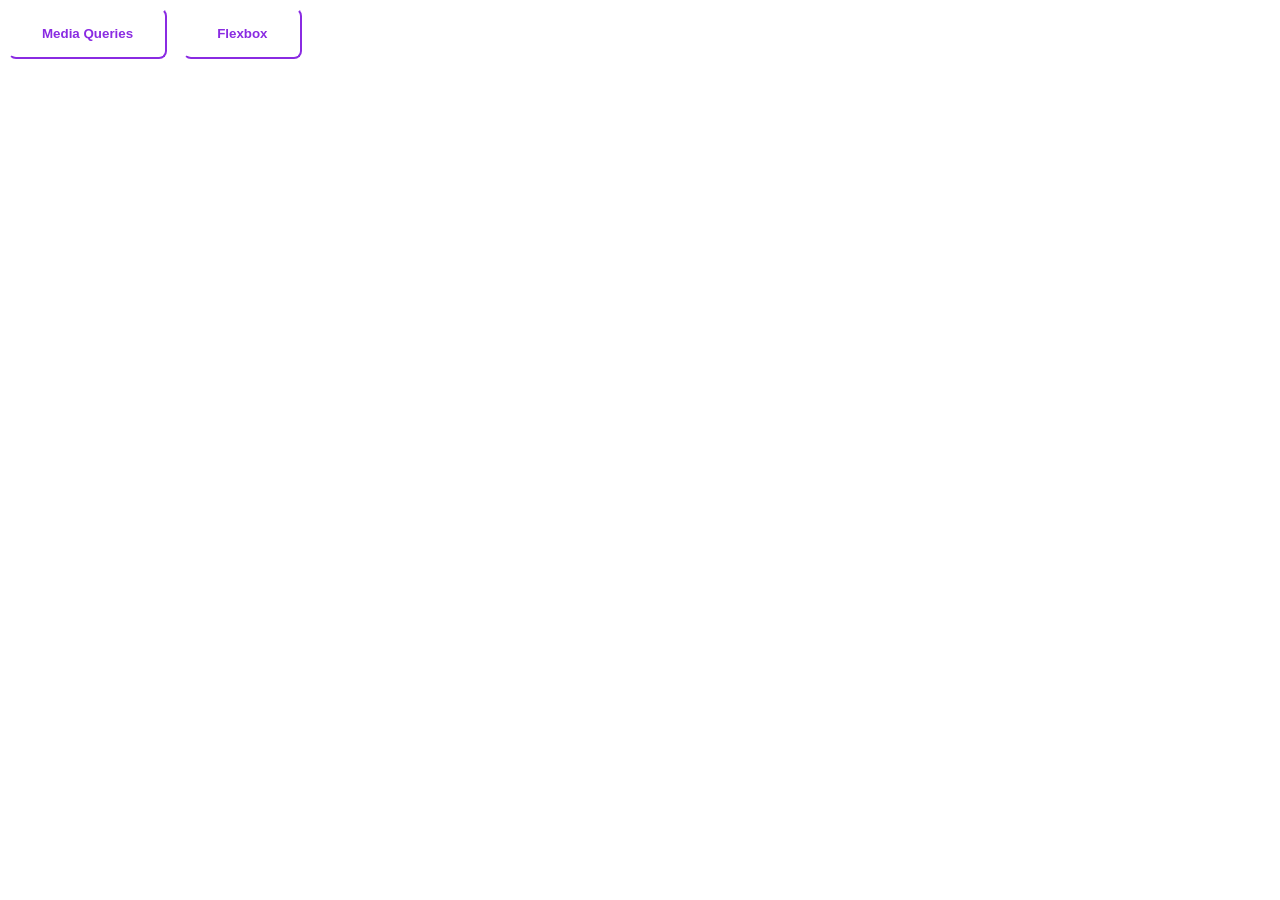
==== index.html @ d6dfc885 "Inicio do Website Focando em estruturar por enquanto e montar o esqueleto da página" ====
<!DOCTYPE html>
<html lang="en">

<head>
    <meta charset="UTF-8">
    <meta name="viewport" content="width=device-width, initial-scale=1.0">
    <link rel="stylesheet" href="style.css">
    <title>Tutorial</title>
</head>

<body>
    <header>
        <div class="menu">
            <button class="btn">Media Queries</button>
            <button class="btn">Flexbox</button>
        </div>
    </header>
</body>

</html>
---- style.css ----
body{
    display: flex;
}

.btn {
  padding: 1rem 2rem;
  font-weight: 700;
  background: rgb(255, 255, 255);
  color: blueviolet;
  cursor: pointer;
  border-radius: 0.5rem;
  border-bottom: 2px solid blueviolet;
  border-right: 2px solid blueviolet;
  border-top: 2px solid white;
  border-left: 2px solid white;
  transition-duration: 1s;
  transition-property: border-top, border-left, border-bottom, border-right,
    box-shadow;
}

.btn:hover {
  border-top: 2px solid blueviolet;
  border-left: 2px solid blueviolet;
  border-bottom: 2px solid rgb(238, 103, 238);
  border-right: 2px solid rgb(238, 103, 238);
  box-shadow: rgba(240, 46, 170, 0.4) 5px 5px, rgba(240, 46, 170, 0.3) 10px 10px,
    rgba(240, 46, 170, 0.2) 15px 15px;
}

.menu{
    display: flex;
    position: sticky;
    gap:1rem
}

.text{
    text-align: center;
    font-display: block;
}
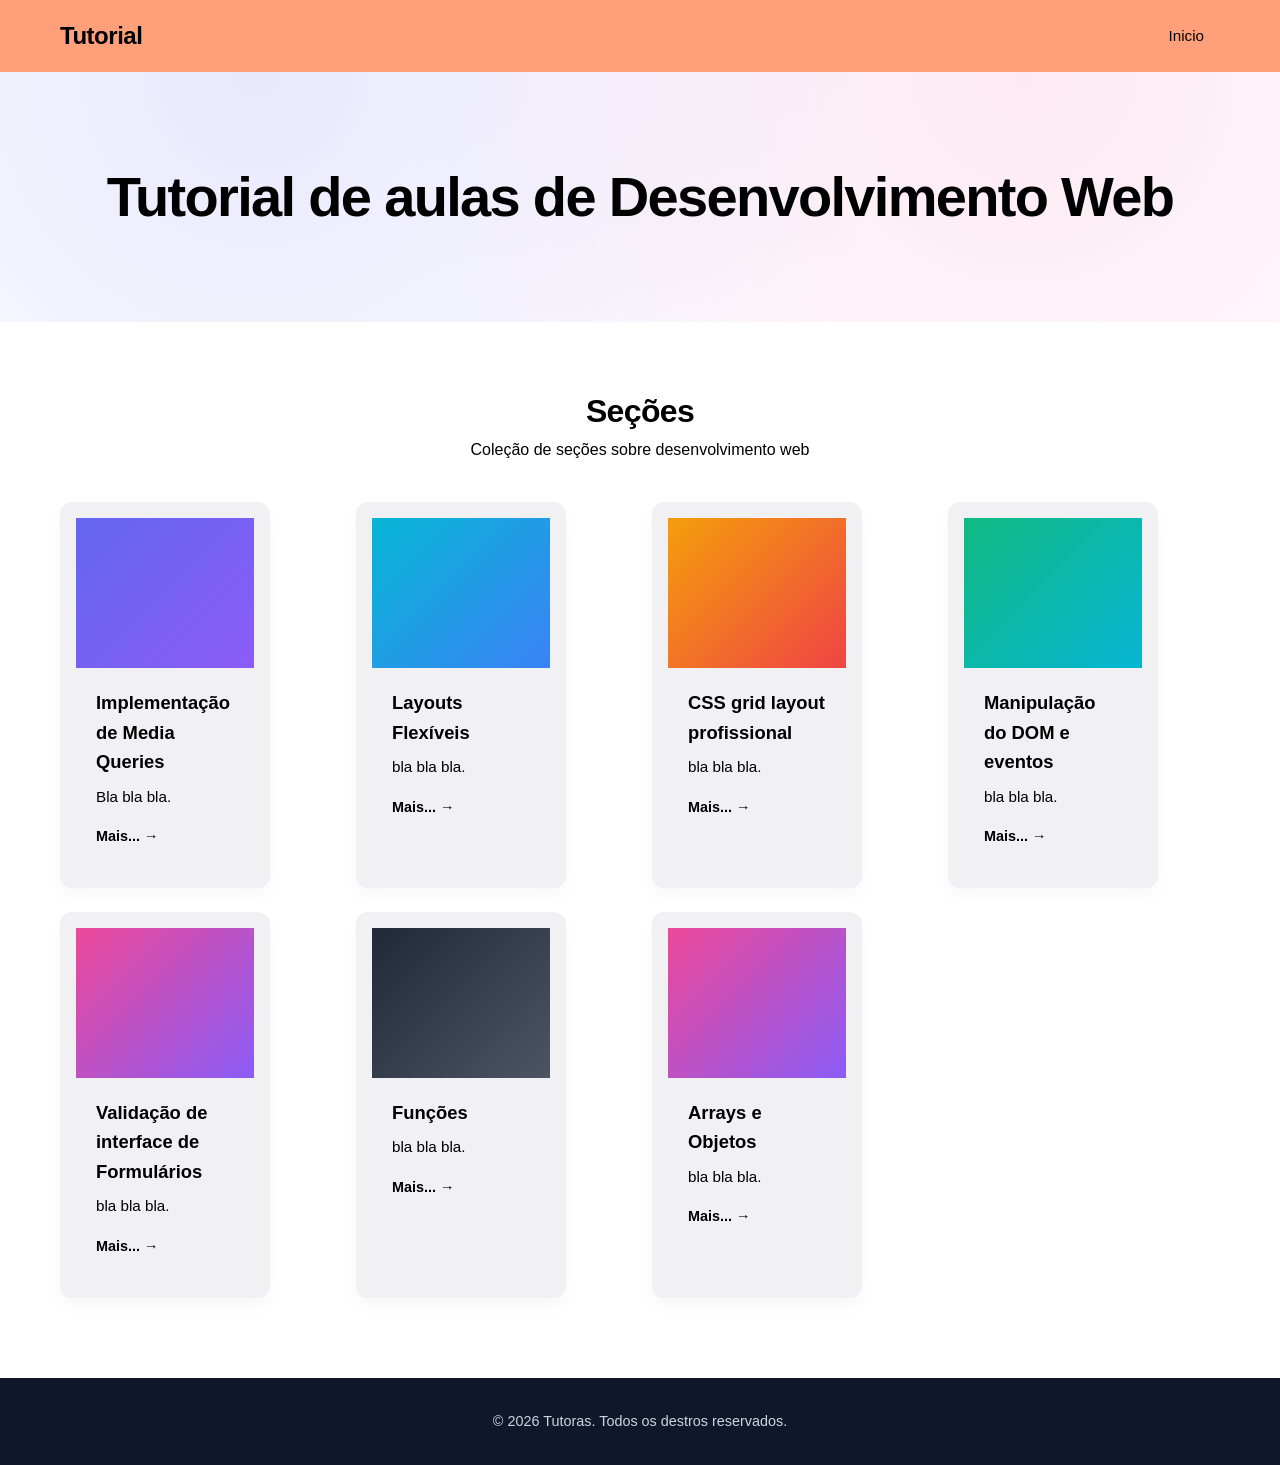
==== commit 64227f02: "Estrutura mais ou menos completa da Main Page" ====
--- a/index.html
+++ b/index.html
@@ -1,20 +1,113 @@
-<!DOCTYPE html>
-<html lang="en">
-
-<head>
-    <meta charset="UTF-8">
-    <meta name="viewport" content="width=device-width, initial-scale=1.0">
-    <link rel="stylesheet" href="style.css">
-    <title>Tutorial</title>
-</head>
-
-<body>
-    <header>
-        <div class="menu">
-            <button class="btn">Media Queries</button>
-            <button class="btn">Flexbox</button>
-        </div>
-    </header>
-</body>
-
+<!DOCTYPE html>
+<html lang="en">
+
+<head>
+  <meta charset="UTF-8" />
+  <meta name="viewport" content="width=device-width, initial-scale=1.0" />
+  <title>Tutorial</title>
+  <link rel="stylesheet" href="styles.css" />
+</head>
+
+<body>
+
+  <header class="site-header">
+    <div class="container header-inner">
+      <a href="index.html" class="logo">Tutorial<span></span></a>
+      <nav class="main-nav" aria-label="Main navigation">
+        <ul class="nav-list">
+          <li><a href="index.html" class="nav-link">Inicio</a></li>
+        </ul>
+      </nav>
+    </div>
+  </header>
+
+  <main>
+
+    <section class="hero">
+      <div class="container hero-inner">
+        <h1>Tutorial de aulas de Desenvolvimento Web</h1>
+      </div>
+    </section>
+
+    <section class="cards-section">
+      <div class="container">
+        <h2 class="section-title">Seções</h2>
+        <p class="section-subtitle">Coleção de seções sobre desenvolvimento web</p>
+
+        <div class="cards-grid">
+          <article class="card">
+            <div class="card-thumb" style="background: linear-gradient(135deg,#6366f1,#8b5cf6);"></div>
+            <div class="card-body">
+              <h3>Implementação de Media Queries</h3>
+              <p>Bla bla bla.</p>
+              <a href="page2.html" class="card-link">Mais... →</a>
+            </div>
+          </article>
+
+          <article class="card">
+            <div class="card-thumb" style="background: linear-gradient(135deg,#06b6d4,#3b82f6);"></div>
+            <div class="card-body">
+              <h3>Layouts Flexíveis</h3>
+              <p>bla bla bla.</p>
+              <a href="page3.html" class="card-link">Mais... →</a>
+            </div>
+          </article>
+
+          <article class="card">
+            <div class="card-thumb" style="background: linear-gradient(135deg,#f59e0b,#ef4444);"></div>
+            <div class="card-body">
+              <h3>CSS grid layout profissional</h3>
+              <p>bla bla bla.</p>
+              <a href="page4.html" class="card-link">Mais... →</a>
+            </div>
+          </article>
+
+          <article class="card">
+            <div class="card-thumb" style="background: linear-gradient(135deg,#10b981,#06b6d4);"></div>
+            <div class="card-body">
+              <h3>Manipulação do DOM e eventos</h3>
+              <p>bla bla bla.</p>
+              <a href="page5.html" class="card-link">Mais... →</a>
+            </div>
+          </article>
+
+          <article class="card">
+            <div class="card-thumb" style="background: linear-gradient(135deg,#ec4899,#8b5cf6);"></div>
+            <div class="card-body">
+              <h3>Validação de interface de Formulários</h3>
+              <p>bla bla bla.</p>
+              <a href="page6.html" class="card-link">Mais... →</a>
+            </div>
+          </article>
+
+          <article class="card">
+            <div class="card-thumb" style="background: linear-gradient(135deg,#1f2937,#4b5563);"></div>
+            <div class="card-body">
+              <h3>Funções</h3>
+              <p>bla bla bla.</p>
+              <a href="page7.html" class="card-link">Mais... →</a>
+            </div>
+          </article>
+
+          <article class="card">
+            <div class="card-thumb" style="background: linear-gradient(135deg,#ec4899,#8b5cf6);"></div>
+            <div class="card-body">
+              <h3>Arrays e Objetos</h3>
+              <p>bla bla bla.</p>
+              <a href="page8.html" class="card-link">Mais... →</a>
+            </div>
+          </article>
+        </div>
+      </div>
+    </section>
+  </main>
+
+  <footer class="site-footer">
+    <div class="container footer-inner">
+      <p>&copy; 2026 Tutoras. Todos os destros reservados.</p>
+    </div>
+  </footer>
+
+</body>
+
 </html>
--- a/styles.css
+++ b/styles.css
@@ -0,0 +1,236 @@
+*,
+*::before,
+*::after {
+  box-sizing: border-box;
+  margin: 0;
+  padding: 0;
+}
+
+html { scroll-behavior: smooth; }
+
+body {
+  font-family: -apple-system, BlinkMacSystemFont, "Segoe UI", Roboto,
+    "Helvetica Neue", Arial, sans-serif;
+  background: var(--color-bg);
+  color: var(--color-text);
+  line-height: 1.6;
+  -webkit-font-smoothing: antialiased;
+}
+
+img { max-width: 100%; display: block; }
+a { color: inherit; text-decoration: none; }
+
+/* Layout container */
+.container {
+  width: 100%;
+  max-width: 1200px;
+  margin-inline: auto;
+  padding-inline: 1.25rem;
+}
+
+/* ---------- Header & Navigation ---------- */
+.site-header {
+  background: lightsalmon;
+  border-bottom: 1px solid var(--color-border);
+  position: sticky;
+  top: 0;
+  z-index: 50;
+  backdrop-filter: saturate(180%) blur(8px);
+}
+
+.header-inner {
+  display: flex;
+  align-items: center;
+  justify-content: space-between;
+  gap: 1.5rem;
+  min-height: 72px;
+  flex-wrap: wrap;
+}
+
+.logo {
+  font-size: 1.5rem;
+  font-weight: 700;
+  letter-spacing: -0.02em;
+}
+.logo span { color: var(--color-primary); }
+
+.nav-list {
+  list-style: none;
+  display: flex;
+  flex-wrap: wrap;
+  gap: 0.25rem;
+}
+
+.nav-link {
+  display: inline-block;
+  padding: 0.55rem 1rem;
+  border-radius: 8px;
+  font-weight: 500;
+  font-size: 0.95rem;
+  color: var(--color-text);
+  transition: background var(--transition), color var(--transition),
+    transform var(--transition);
+}
+
+.nav-link:hover,
+.nav-link:focus-visible {
+  background: var(--color-primary);
+  color: #fff;
+  transform: translateY(-1px);
+}
+
+/* ---------- Hero ---------- */
+.hero {
+  padding: 5rem 0 4rem;
+  text-align: center;
+  background:
+    radial-gradient(circle at 20% 0%, rgba(99, 102, 241, 0.15), transparent 60%),
+    radial-gradient(circle at 80% 0%, rgba(236, 72, 153, 0.12), transparent 60%);
+}
+
+.hero h1 {
+  font-size: clamp(2rem, 5vw, 3.5rem);
+  font-weight: 700;
+  letter-spacing: -0.03em;
+  margin-bottom: 1rem;
+}
+
+.hero p {
+  color: var(--color-muted);
+  font-size: 1.125rem;
+  max-width: 600px;
+  margin: 0 auto 2rem;
+}
+
+.btn-primary {
+  display: inline-block;
+  background: var(--color-primary);
+  color: #fff;
+  padding: 0.85rem 1.75rem;
+  border-radius: 999px;
+  font-weight: 600;
+  transition: background var(--transition), transform var(--transition),
+    box-shadow var(--transition);
+  box-shadow: var(--shadow-md);
+}
+.btn-primary:hover {
+  background: var(--color-primary-hover);
+  transform: translateY(-2px);
+}
+
+/* ---------- Cards Section ---------- */
+.cards-section { padding: 4rem 0 5rem; }
+
+.section-title {
+  font-size: 2rem;
+  font-weight: 700;
+  letter-spacing: -0.02em;
+  text-align: center;
+}
+.section-subtitle {
+  text-align: center;
+  color: var(--color-muted);
+  margin-bottom: 2.5rem;
+}
+
+/* Responsive grid via CSS Grid */
+.cards-grid {
+  display: grid;
+  grid-template-columns: repeat(auto-fit, minmax(260px, 1fr));
+  gap: 1.5rem;
+}
+
+.card {
+  --border-radius: 0.75rem;
+  --primary-color: #7257fa;
+  --secondary-color: #3c3852;
+  width: 210px;
+  font-family: "Arial";
+  padding: 1rem;
+  border-radius: var(--border-radius);
+  background: #f1f1f3;
+  box-shadow: 0px 8px 16px 0px rgb(0 0 0 / 3%);
+  position: relative;
+}
+
+.card:hover {
+  transform: translateY(-0.5rem);
+  box-shadow: var(--shadow-md);
+  border-color: transparent;
+}
+
+.card-thumb {
+  height: 150px;
+  width: 100%;
+}
+
+.card-body {
+  padding: 1.25rem 1.25rem 1.5rem;
+  display: flex;
+  flex-direction: column;
+  gap: 0.5rem;
+  flex: 1;
+}
+
+.card-body h3 {
+  font-size: 1.15rem;
+  font-weight: 600;
+}
+
+.card-body p {
+  color: var(--color-muted);
+  font-size: 0.95rem;
+  flex: 1;
+}
+
+.card-link {
+  margin-top: 0.5rem;
+  color: var(--color-primary);
+  font-weight: 600;
+  font-size: 0.9rem;
+  transition: gap var(--transition), color var(--transition);
+}
+.card-link:hover { color: var(--color-primary-hover); }
+
+
+.site-footer {
+  background: #0f172a;
+  color: #cbd5e1;
+  padding: 2rem 0;
+  margin-top: auto;
+}
+
+.footer-inner {
+  display: flex;
+  flex-wrap: wrap;
+  justify-content: center;
+  align-items: center;
+  gap: 1rem;
+  font-size: 0.9rem;
+}
+.footer-inner a {
+  color: #fff;
+  transition: color var(--transition);
+}
+.footer-inner a:hover { color: var(--color-primary); }
+
+@media (max-width: 720px) {
+  .header-inner {
+    flex-direction: column;
+    align-items: flex-start;
+    padding-block: 0.75rem;
+  }
+
+  .nav-list {
+    width: 100%;
+    justify-content: center;
+  }
+
+  .nav-link {
+    padding: 0.5rem 0.75rem;
+    font-size: 0.875rem;
+  }
+
+  .hero { padding: 3rem 0; }
+  .footer-inner { justify-content: center; text-align: center; }
+}
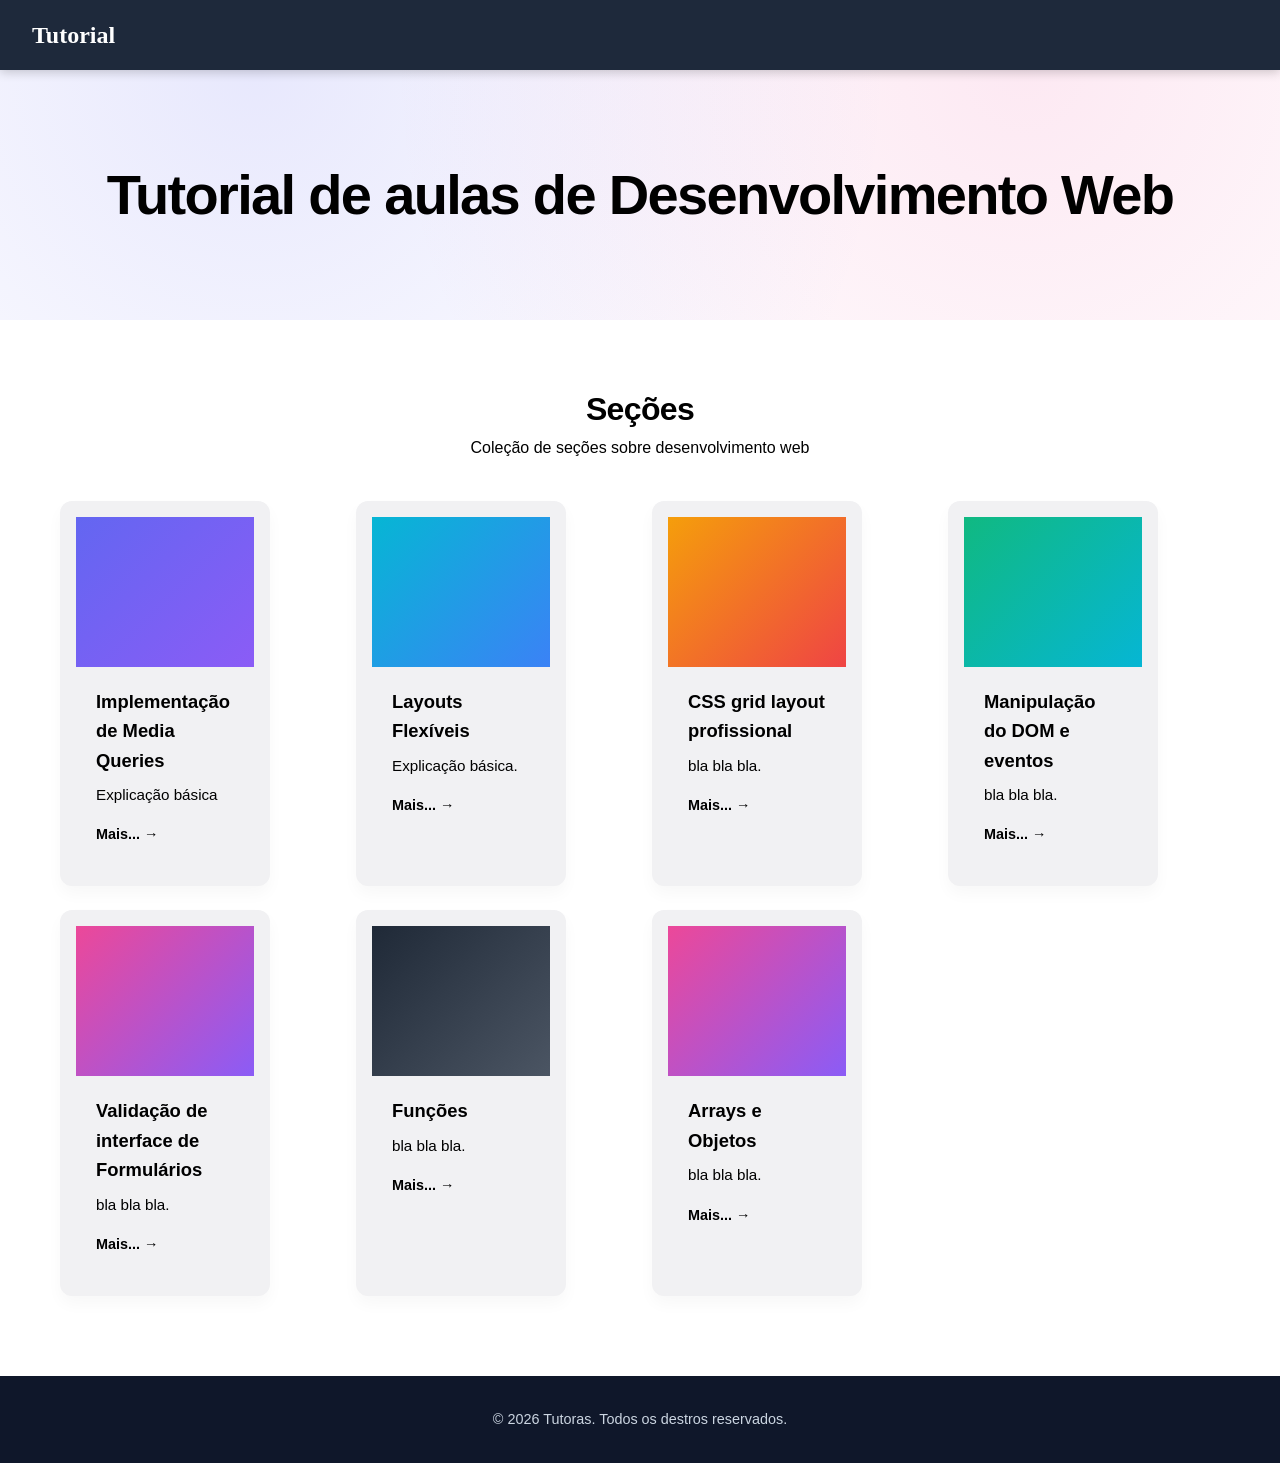
==== commit b824bdb5: "Site" ====
--- a/index.html
+++ b/index.html
@@ -5,21 +5,16 @@
   <meta charset="UTF-8" />
   <meta name="viewport" content="width=device-width, initial-scale=1.0" />
   <title>Tutorial</title>
-  <link rel="stylesheet" href="styles.css" />
+  <link rel="stylesheet" href="style.css" />
 </head>
 
 <body>
 
-  <header class="site-header">
-    <div class="container header-inner">
-      <a href="index.html" class="logo">Tutorial<span></span></a>
-      <nav class="main-nav" aria-label="Main navigation">
-        <ul class="nav-list">
-          <li><a href="index.html" class="nav-link">Inicio</a></li>
-        </ul>
-      </nav>
-    </div>
-  </header>
+  <header class="header">
+        <div class="logo">
+            Tutorial
+        </div>
+    </header>
 
   <main>
 
@@ -39,8 +34,8 @@
             <div class="card-thumb" style="background: linear-gradient(135deg,#6366f1,#8b5cf6);"></div>
             <div class="card-body">
               <h3>Implementação de Media Queries</h3>
-              <p>Bla bla bla.</p>
-              <a href="page2.html" class="card-link">Mais... →</a>
+              <p>Explicação básica</p>
+              <a href="mq.html" class="card-link">Mais... →</a>
             </div>
           </article>
 
@@ -48,8 +43,8 @@
             <div class="card-thumb" style="background: linear-gradient(135deg,#06b6d4,#3b82f6);"></div>
             <div class="card-body">
               <h3>Layouts Flexíveis</h3>
-              <p>bla bla bla.</p>
-              <a href="page3.html" class="card-link">Mais... →</a>
+              <p>Explicação básica.</p>
+              <a href="lf.html" class="card-link">Mais... →</a>
             </div>
           </article>
 
@@ -110,4 +105,4 @@
 
 </body>
 
-</html>+</html>
--- a/style.css
+++ b/style.css
@@ -0,0 +1,220 @@
+*,
+*::before,
+*::after {
+  box-sizing: border-box;
+  margin: 0;
+  padding: 0;
+}
+
+html { scroll-behavior: smooth; }
+
+body {
+  font-family: -apple-system, BlinkMacSystemFont, "Segoe UI", Roboto,
+    "Helvetica Neue", Arial, sans-serif;
+  background: var(--color-bg);
+  color: var(--color-text);
+  line-height: 1.6;
+  -webkit-font-smoothing: antialiased;
+}
+
+img { max-width: 100%; display: block; }
+a { color: inherit; text-decoration: none; }
+
+.container {
+  width: 100%;
+  max-width: 1200px;
+  margin-inline: auto;
+  padding-inline: 1.25rem;
+}
+
+.header {
+  position: sticky;
+  top: 0;
+  display: flex;
+  justify-content: space-between;
+  align-items: center;
+  padding: 1rem 2rem;
+  background-color: #1e293b;
+  color: white;
+  box-shadow: 0 2px 10px rgba(0, 0, 0, 0.2);
+  z-index: 1000;
+}
+
+.logo {
+  font-size: 1.5rem;
+  font-weight: bold;
+  font-family: cursive;
+}
+
+.btnHead {
+  padding: 0.7rem 1.4rem;
+  border-radius: 8px;
+  background-color: #E8EDF2;
+  color: #FF3737;
+  text-decoration: none;
+  transition: 0.3s;
+}
+
+.btnHead:hover {
+  background-color: #2C3947;
+  color: #FF3737;
+}
+
+.conteudo {
+  padding: 2rem;
+}
+
+.hero {
+  padding: 5rem 0 4rem;
+  text-align: center;
+  background:
+    radial-gradient(circle at 20% 0%, rgba(99, 102, 241, 0.15), transparent 60%),
+    radial-gradient(circle at 80% 0%, rgba(236, 72, 153, 0.12), transparent 60%);
+}
+
+.hero h1 {
+  font-size: clamp(2rem, 5vw, 3.5rem);
+  font-weight: 700;
+  letter-spacing: -0.03em;
+  margin-bottom: 1rem;
+}
+
+.hero p {
+  color: var(--color-muted);
+  font-size: 1.125rem;
+  max-width: 600px;
+  margin: 0 auto 2rem;
+}
+
+.btn-primary {
+  display: inline-block;
+  background: var(--color-primary);
+  color: #fff;
+  padding: 0.85rem 1.75rem;
+  border-radius: 999px;
+  font-weight: 600;
+  transition: background var(--transition), transform var(--transition),
+    box-shadow var(--transition);
+  box-shadow: var(--shadow-md);
+}
+.btn-primary:hover {
+  background: var(--color-primary-hover);
+  transform: translateY(-2px);
+}
+
+/* ---------- Cards Section ---------- */
+.cards-section { padding: 4rem 0 5rem; }
+
+.section-title {
+  font-size: 2rem;
+  font-weight: 700;
+  letter-spacing: -0.02em;
+  text-align: center;
+}
+.section-subtitle {
+  text-align: center;
+  color: var(--color-muted);
+  margin-bottom: 2.5rem;
+}
+
+/* Responsive grid via CSS Grid */
+.cards-grid {
+  display: grid;
+  grid-template-columns: repeat(auto-fit, minmax(260px, 1fr));
+  gap: 1.5rem;
+}
+
+.card {
+  --border-radius: 0.75rem;
+  --primary-color: #7257fa;
+  --secondary-color: #3c3852;
+  width: 210px;
+  font-family: "Arial";
+  padding: 1rem;
+  border-radius: var(--border-radius);
+  background: #f1f1f3;
+  box-shadow: 0px 8px 16px 0px rgb(0 0 0 / 3%);
+  position: relative;
+}
+
+.card:hover {
+  transform: translateY(-0.5rem);
+  box-shadow: var(--shadow-md);
+  border-color: transparent;
+}
+
+.card-thumb {
+  height: 150px;
+  width: 100%;
+}
+
+.card-body {
+  padding: 1.25rem 1.25rem 1.5rem;
+  display: flex;
+  flex-direction: column;
+  gap: 0.5rem;
+  flex: 1;
+}
+
+.card-body h3 {
+  font-size: 1.15rem;
+  font-weight: 600;
+}
+
+.card-body p {
+  color: var(--color-muted);
+  font-size: 0.95rem;
+  flex: 1;
+}
+
+.card-link {
+  margin-top: 0.5rem;
+  color: var(--color-primary);
+  font-weight: 600;
+  font-size: 0.9rem;
+  transition: gap var(--transition), color var(--transition);
+}
+.card-link:hover { color: var(--color-primary-hover); }
+
+
+.site-footer {
+  background: #0f172a;
+  color: #cbd5e1;
+  padding: 2rem 0;
+  margin-top: auto;
+}
+
+.footer-inner {
+  display: flex;
+  flex-wrap: wrap;
+  justify-content: center;
+  align-items: center;
+  gap: 1rem;
+  font-size: 0.9rem;
+}
+.footer-inner a {
+  color: #fff;
+  transition: color var(--transition);
+}
+.footer-inner a:hover { color: var(--color-primary); }
+
+@media (max-width: 720px) {
+  .header-inner {
+    flex-direction: column;
+    align-items: flex-start;
+    padding-block: 0.75rem;
+  }
+
+  .nav-list {
+    width: 100%;
+    justify-content: center;
+  }
+
+  .nav-link {
+    padding: 0.5rem 0.75rem;
+    font-size: 0.875rem;
+  }
+
+  .hero { padding: 3rem 0; }
+  .footer-inner { justify-content: center; text-align: center; }
+}
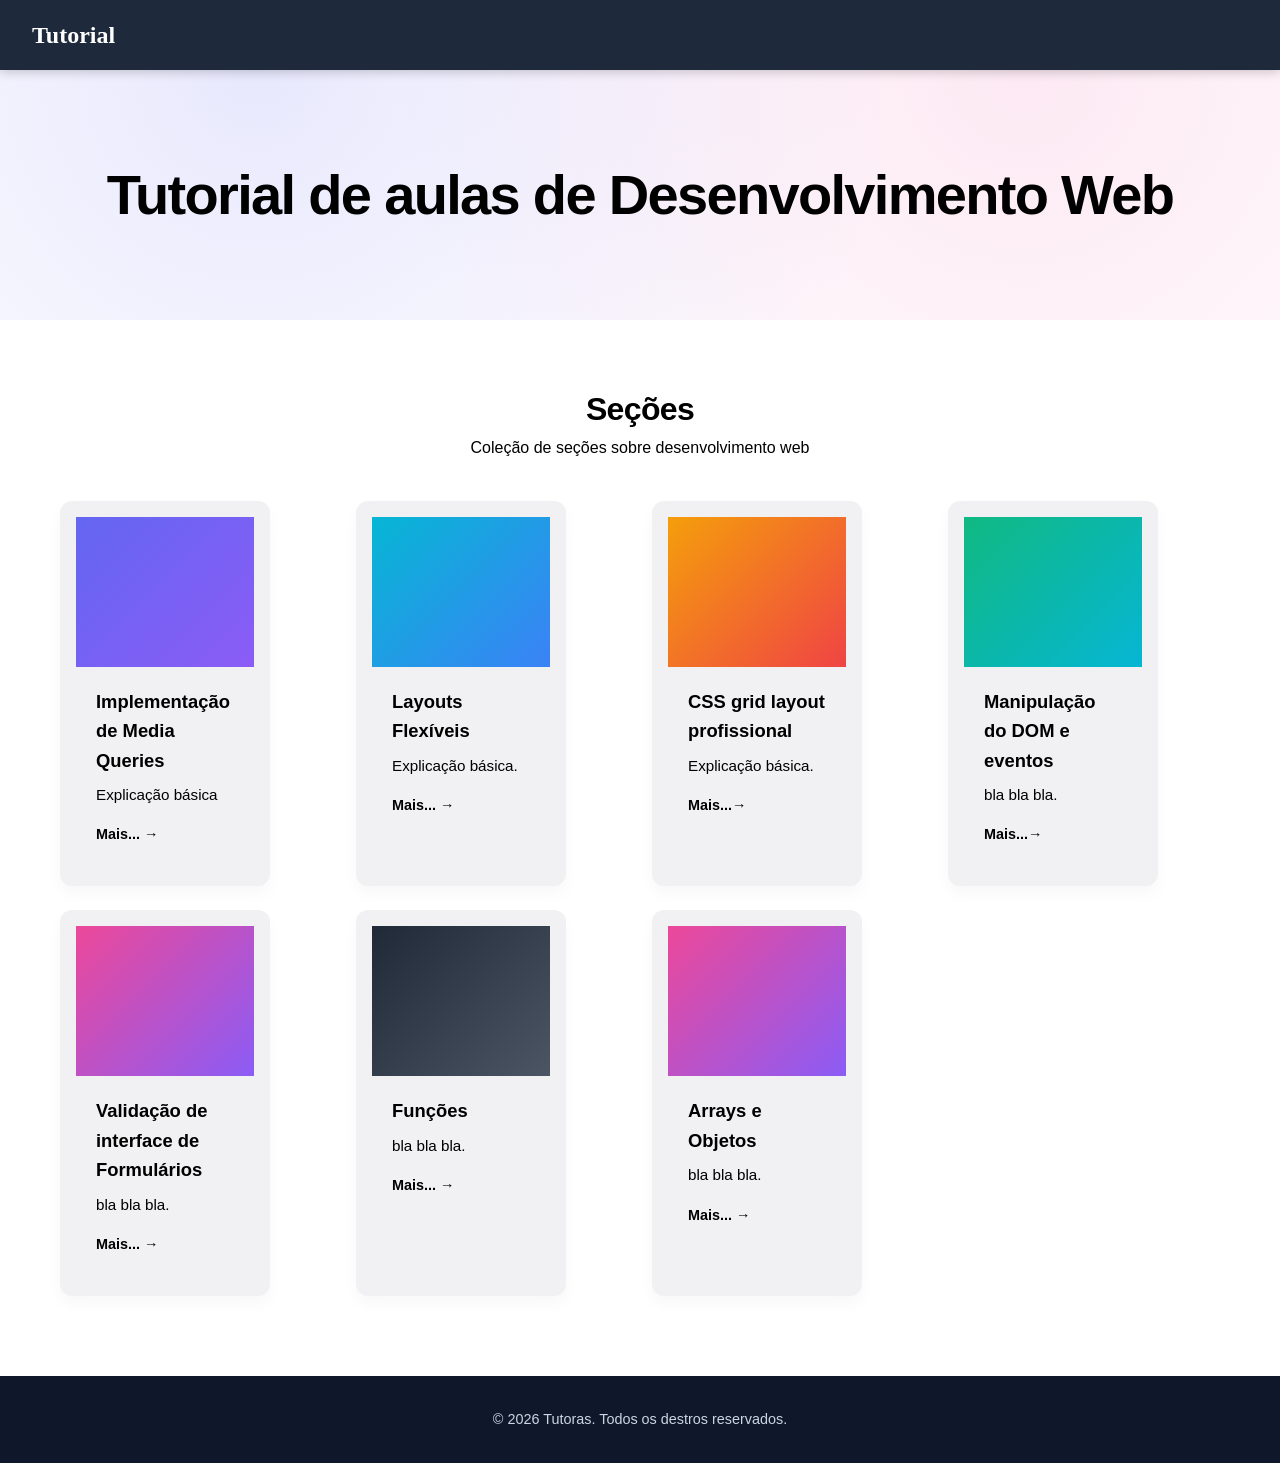
==== commit 09247a35: "Add files via upload" ====
--- a/index.html
+++ b/index.html
@@ -52,8 +52,8 @@
             <div class="card-thumb" style="background: linear-gradient(135deg,#f59e0b,#ef4444);"></div>
             <div class="card-body">
               <h3>CSS grid layout profissional</h3>
-              <p>bla bla bla.</p>
-              <a href="page4.html" class="card-link">Mais... →</a>
+              <p>Explicação básica.</p>
+              <a href="grid.html" class="card-link">Mais...→</a>
             </div>
           </article>
 
@@ -62,7 +62,7 @@
             <div class="card-body">
               <h3>Manipulação do DOM e eventos</h3>
               <p>bla bla bla.</p>
-              <a href="page5.html" class="card-link">Mais... →</a>
+              <a href="page5.html" class="card-link">Mais...→</a>
             </div>
           </article>
 
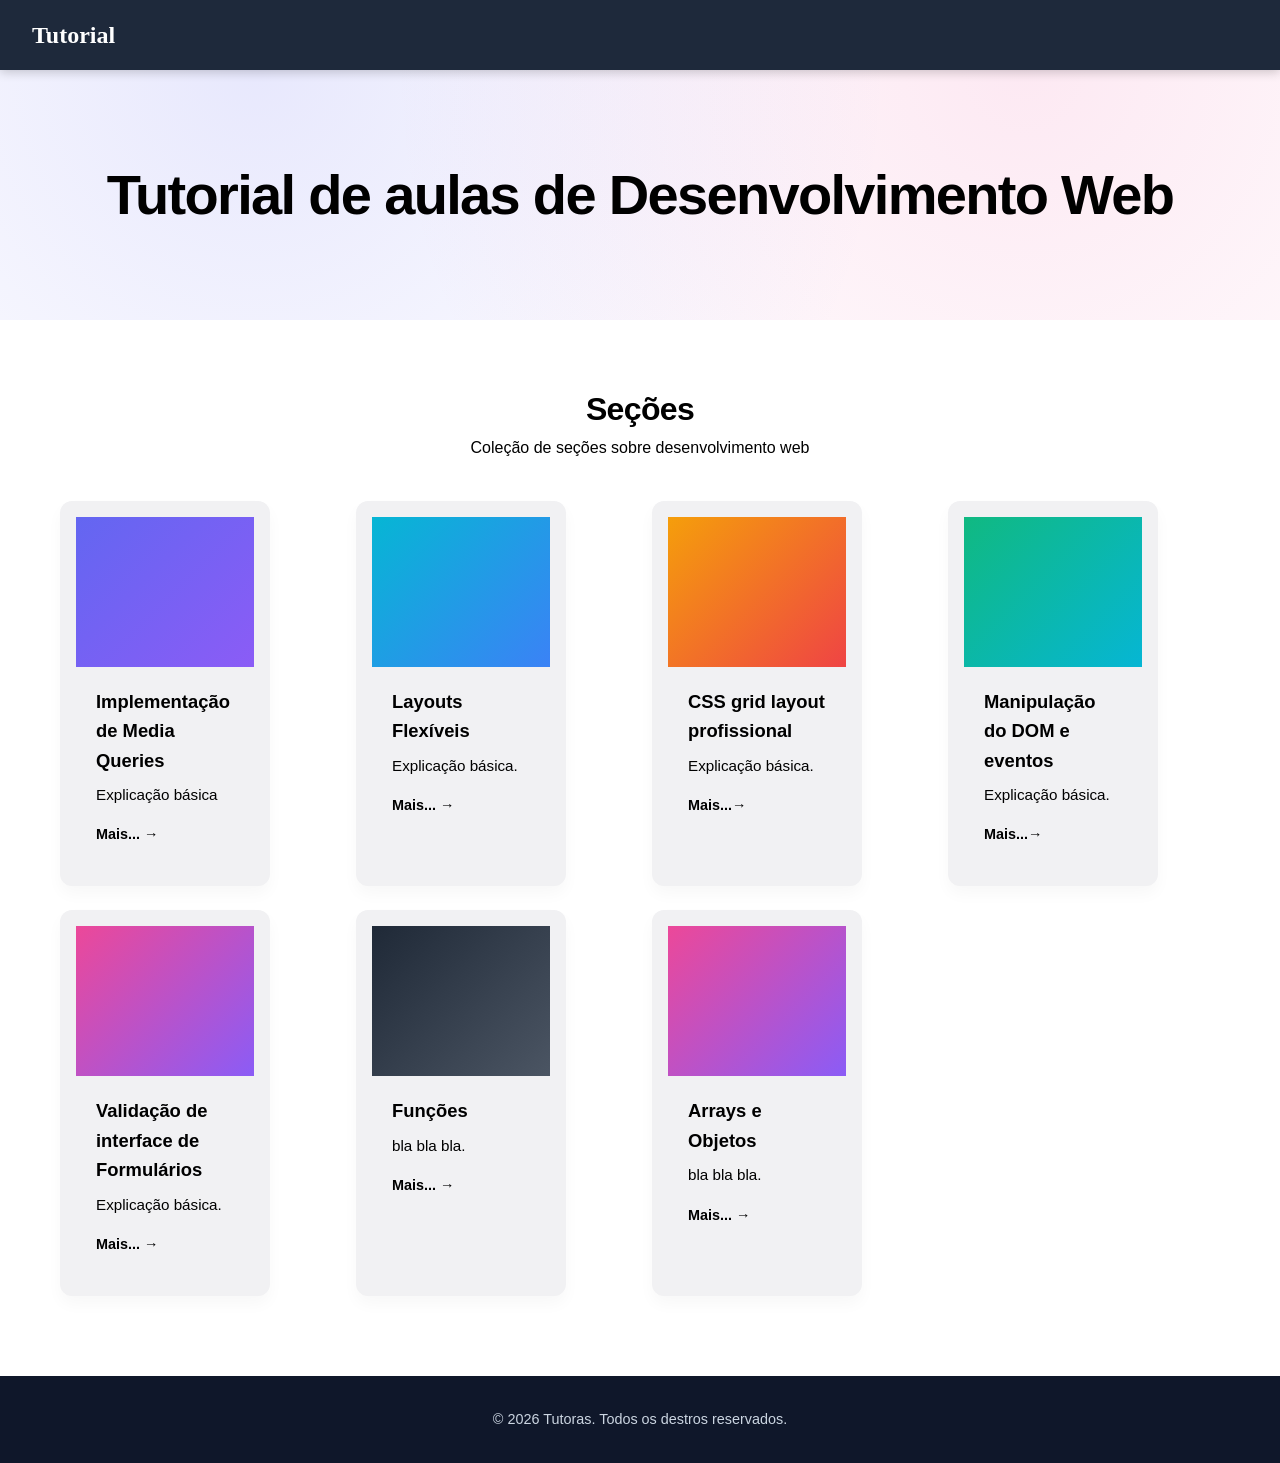
==== commit 0a9a9144: "Dois novos tópicos" ====
--- a/index.html
+++ b/index.html
@@ -61,8 +61,8 @@
             <div class="card-thumb" style="background: linear-gradient(135deg,#10b981,#06b6d4);"></div>
             <div class="card-body">
               <h3>Manipulação do DOM e eventos</h3>
-              <p>bla bla bla.</p>
-              <a href="page5.html" class="card-link">Mais...→</a>
+              <p>Explicação básica.</p>
+              <a href="dom.html" class="card-link">Mais...→</a>
             </div>
           </article>
 
@@ -70,8 +70,8 @@
             <div class="card-thumb" style="background: linear-gradient(135deg,#ec4899,#8b5cf6);"></div>
             <div class="card-body">
               <h3>Validação de interface de Formulários</h3>
-              <p>bla bla bla.</p>
-              <a href="page6.html" class="card-link">Mais... →</a>
+              <p>Explicação básica.</p>
+              <a href="interface.html" class="card-link">Mais... →</a>
             </div>
           </article>
 
